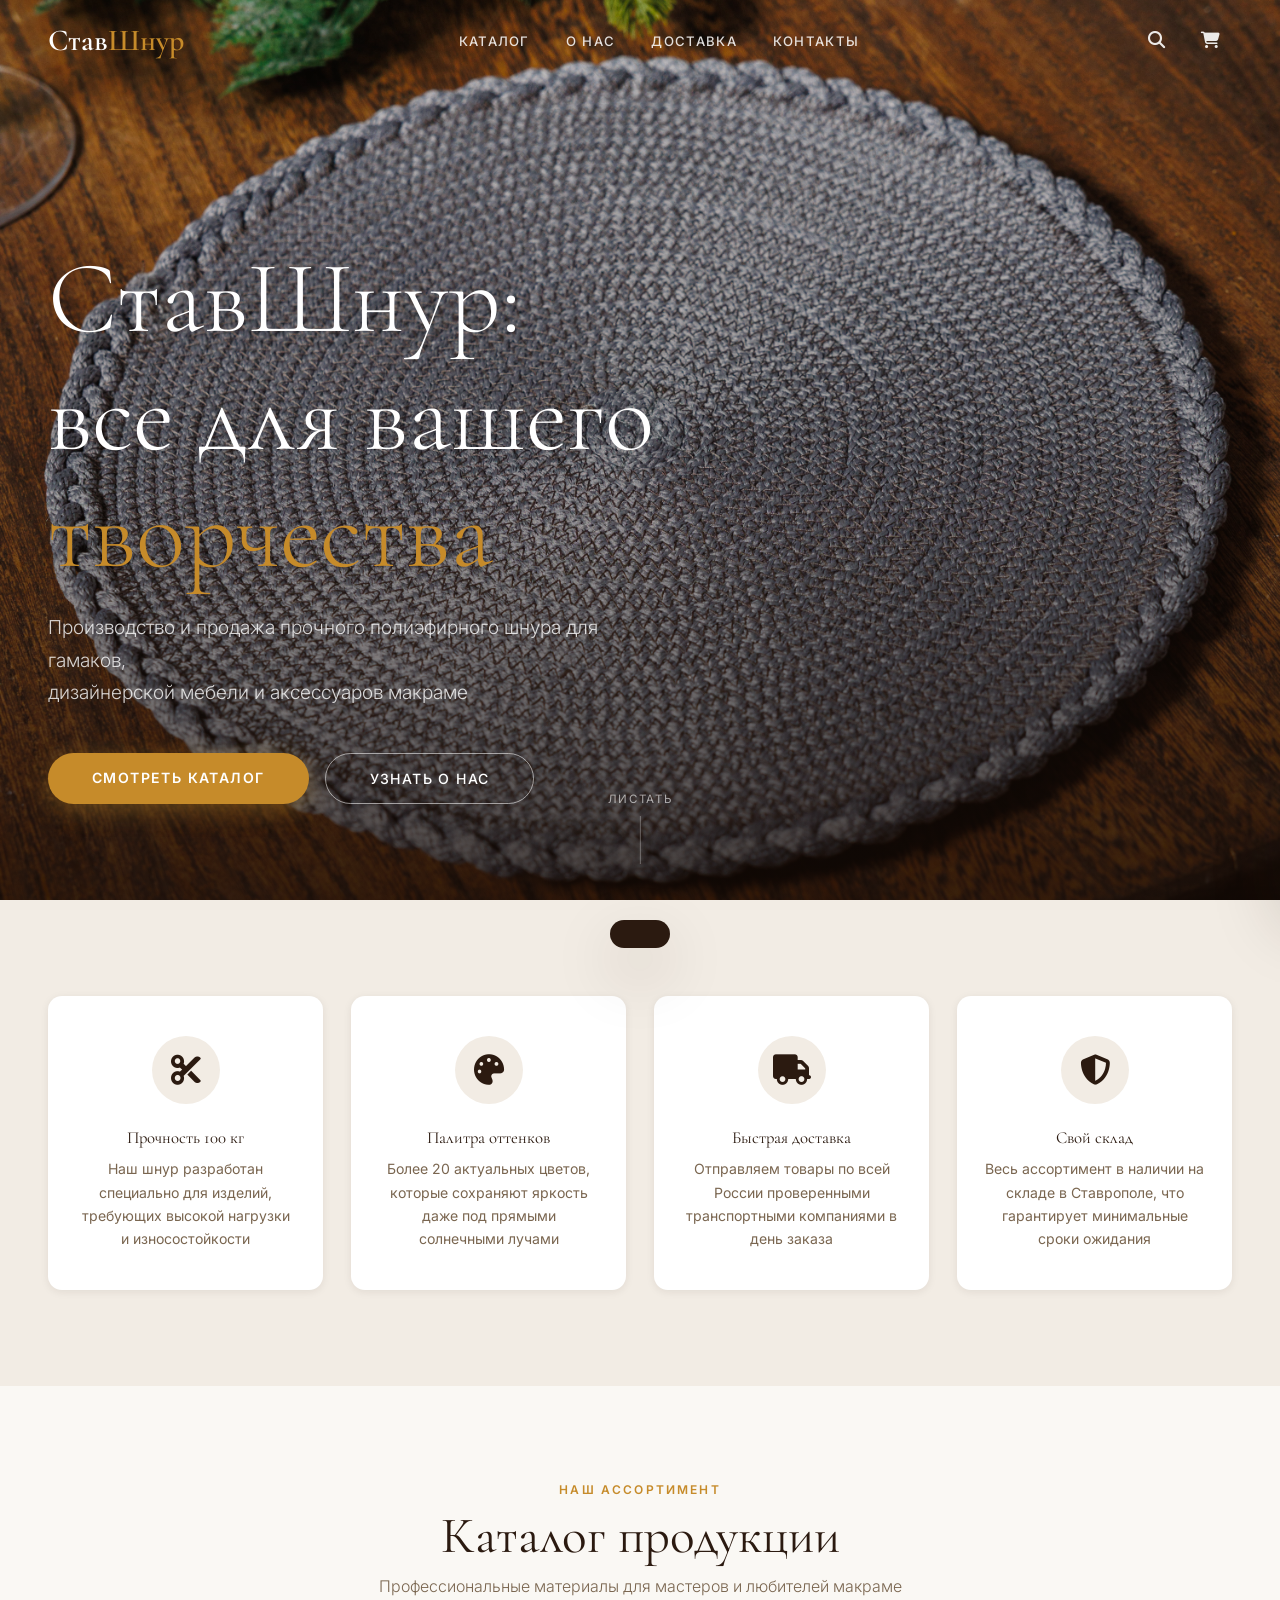
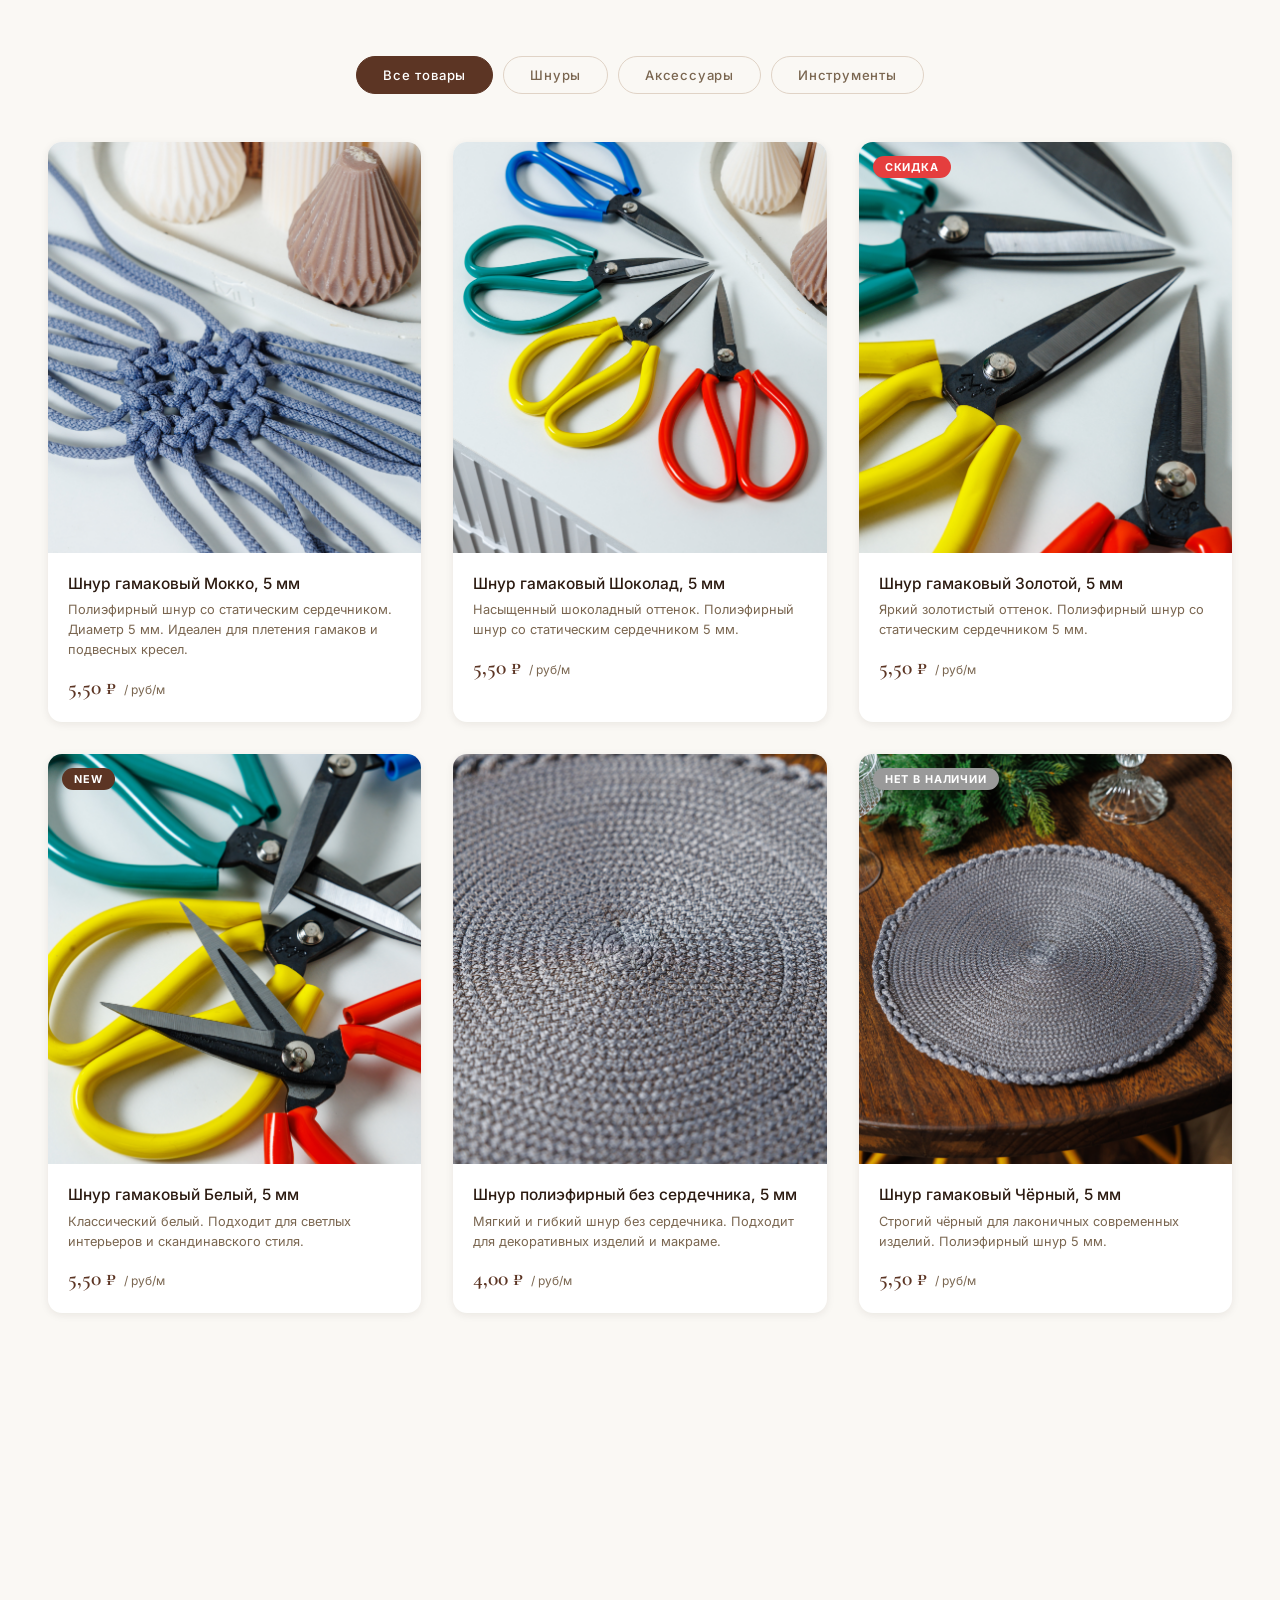
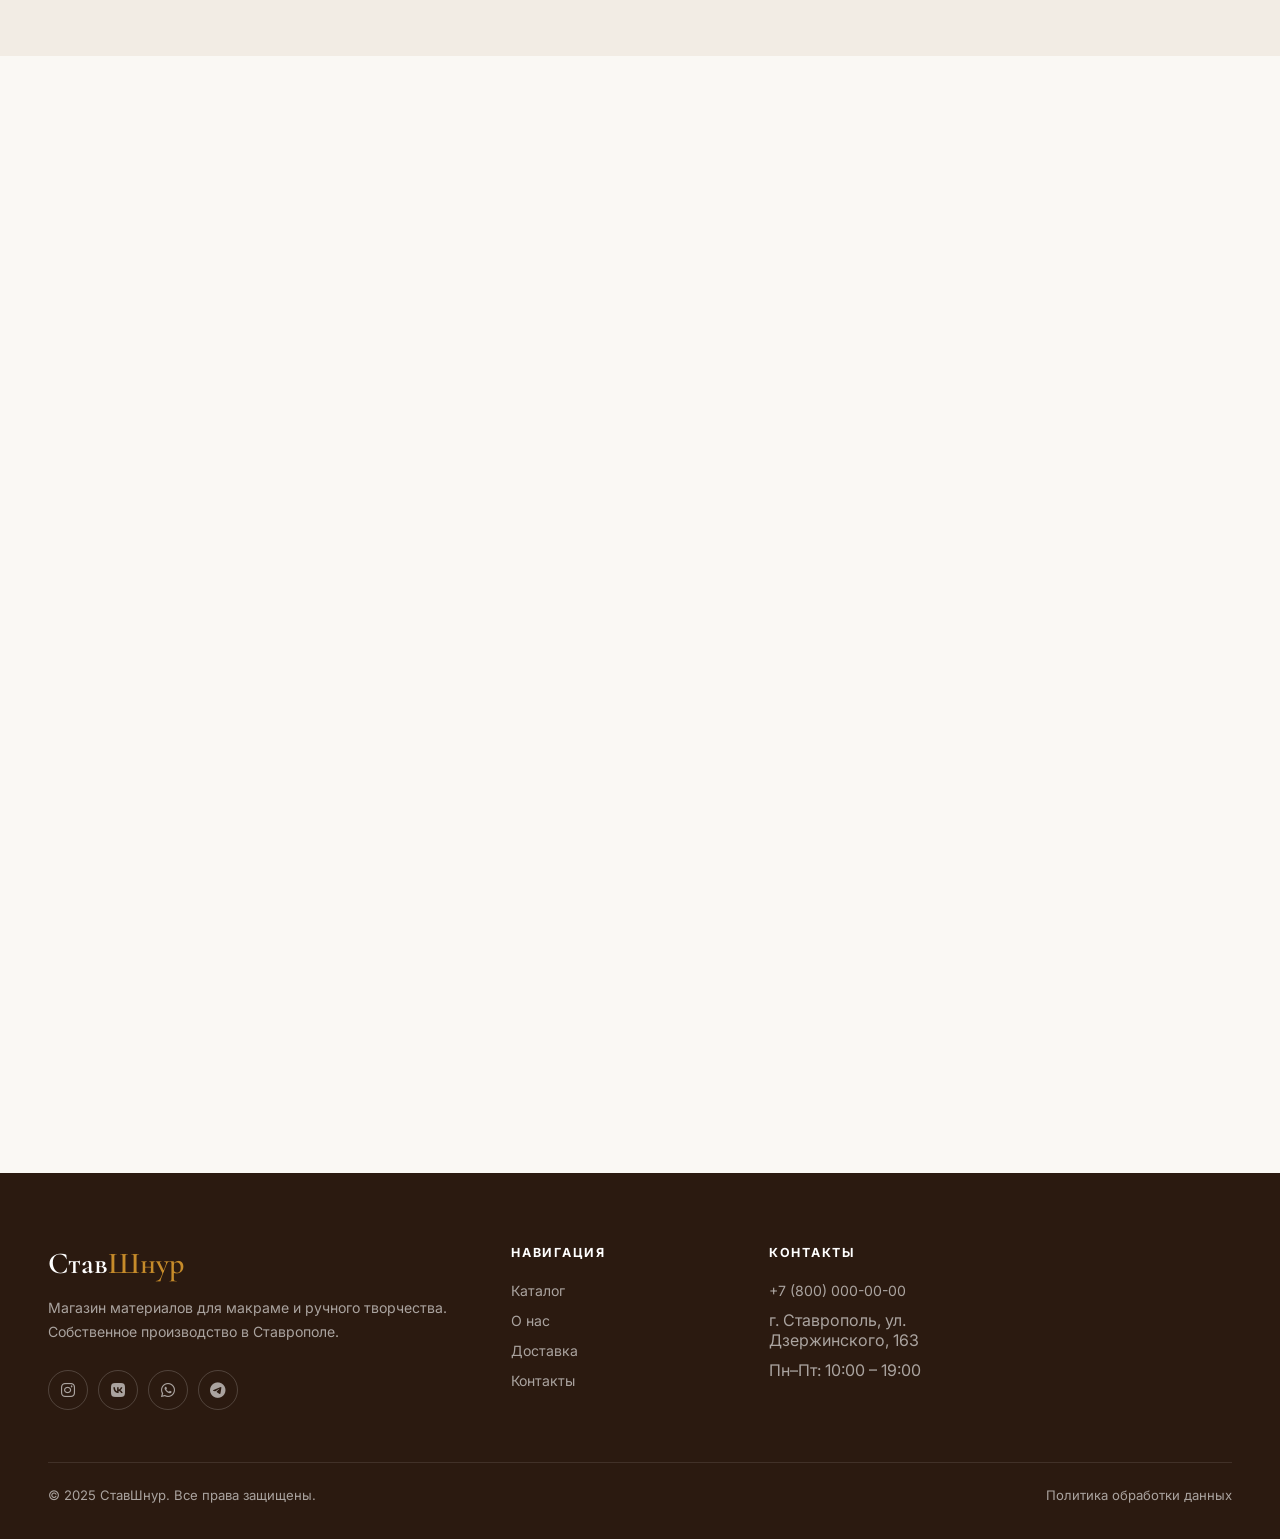
==== index.html @ e2164044 "first commit" ====
<!DOCTYPE html>
<html lang="ru">
<head>
  <meta charset="UTF-8">
  <meta name="viewport" content="width=device-width, initial-scale=1.0">
  <title>СтавШнур — Шнуры для плетения гамаков и подвесных кресел</title>

  <link rel="preconnect" href="https://fonts.googleapis.com">
  <link href="https://fonts.googleapis.com/css2?family=Cormorant+Garamond:ital,wght@0,300;0,400;0,600;1,300&family=Inter:wght@300;400;500;600&display=swap" rel="stylesheet">

  <link rel="stylesheet" href="css/style.css">

  <link rel="stylesheet" href="https://cdnjs.cloudflare.com/ajax/libs/font-awesome/6.4.0/css/all.min.css">
</head>
<body>

<nav id="nav">
  <div class="nav-in">
    <a href="#" class="logo">Став<em>Шнур</em></a>

    <ul class="nav-links">
      <li><a href="#catalog">Каталог</a></li>
      <li><a href="#about">О нас</a></li>
      <li><a href="#delivery">Доставка</a></li>
      <li><a href="#contacts">Контакты</a></li>
    </ul>

    <div class="nav-actions">
      <button class="nav-icon" id="searchBtn" title="Поиск" aria-label="Поиск">
        <i class="fa-solid fa-magnifying-glass"></i>
      </button>

      <div class="cart-wrap">
        <button class="nav-icon" id="cartBtn" title="Корзина" aria-label="Корзина">
          <i class="fa-solid fa-cart-shopping"></i>
        </button>
        <span class="cart-dot" id="cartDot">0</span>
      </div>

      <button class="burger" id="burgerBtn" aria-label="Меню">
        <span></span>
        <span></span>
        <span></span>
      </button>
    </div>
  </div>
</nav>

<div id="mob-menu">
  <a href="#catalog"  class="mob-link">Каталог</a>
  <a href="#about"    class="mob-link">О нас</a>
  <a href="#delivery" class="mob-link">Доставка</a>
  <a href="#contacts" class="mob-link">Контакты</a>
</div>

<div id="search-ov" role="dialog" aria-label="Поиск">
  <button class="srch-close-btn" id="searchClose" aria-label="Закрыть">
    <i class="fa-solid fa-xmark"></i>
  </button>
  <div class="srch-box">
    <h4>Поиск по каталогу</h4>
    <div class="srch-row">
      <input type="text" id="searchInput" placeholder="Шнур, кресло, ножницы…" autocomplete="off">
      <i class="fa-solid fa-magnifying-glass"></i>
    </div>
    <div id="srch-results"></div>
  </div>
</div>

<div id="cart-veil"></div>
<aside id="cart" role="dialog" aria-label="Корзина">
  <div class="cart-hd">
    <h3>Корзина</h3>
    <button class="cart-x" id="cartClose" aria-label="Закрыть">
      <i class="fa-solid fa-xmark"></i>
    </button>
  </div>

  <div class="cart-body" id="cartBody">
    <div class="cart-empty-msg" id="cartEmpty">
      <i class="fa-solid fa-cart-shopping" style="font-size: 48px; color: #ccc; margin-bottom: 15px;"></i>
      <p>Ваша корзина пуста</p>
    </div>
  </div>

  <div class="cart-ft">
    <div class="cart-total-row">
      <span>Итого:</span>
      <strong id="cartTotal">0 ₽</strong>
    </div>
    <button class="btn-order" onclick="handleOrder()">Оформить заказ</button>
  </div>
</aside>

<section id="hero">
  <div class="hero-bg"></div>
  <div class="hero-grad"></div>

  <div class="hero-content">
    <h1>СтавШнур:<br>все для вашего<br><em style="color:var(--c-accent);font-style:normal">творчества</em></h1>
    <p class="hero-sub">
      Производство и продажа прочного полиэфирного шнура для гамаков,<br>
      дизайнерской мебели и аксессуаров макраме
    </p>
    <div class="hero-btns">
      <a href="#catalog" class="btn-gold">Смотреть каталог</a>
      <a href="#about"   class="btn-ghost">Узнать о нас</a>
    </div>
  </div>

  <div class="scroll-hint">
    <span>Листать</span>
    <div class="scroll-line"></div>
  </div>
</section>

<section id="features">
  <div class="wrap">
    <div class="feat-grid">
      <div class="feat-card anim">
        <div class="feat-ico"><i class="fa-solid fa-scissors"></i></div>
        <h3>Прочность 100 кг</h3>
        <p>Наш шнур разработан специально для изделий, требующих высокой нагрузки и износостойкости</p>
      </div>
      <div class="feat-card anim anim-d1">
        <div class="feat-ico"><i class="fa-solid fa-palette"></i></div>
        <h3>Палитра оттенков</h3>
        <p>Более 20 актуальных цветов, которые сохраняют яркость даже под прямыми солнечными лучами</p>
      </div>
      <div class="feat-card anim anim-d2">
        <div class="feat-ico"><i class="fa-solid fa-truck"></i></div>
        <h3>Быстрая доставка</h3>
        <p>Отправляем товары по всей России проверенными транспортными компаниями в день заказа</p>
      </div>
      <div class="feat-card anim anim-d3">
        <div class="feat-ico"><i class="fa-solid fa-shield-halved"></i></div>
        <h3>Свой склад</h3>
        <p>Весь ассортимент в наличии на складе в Ставрополе, что гарантирует минимальные сроки ожидания</p>
      </div>
    </div>
  </div>
</section>

<section id="catalog">
  <div class="wrap">
    <div class="sec-head">
      <span class="label anim">Наш ассортимент</span>
      <h2 class="anim">Каталог продукции</h2>
      <p class="sec-sub anim">Профессиональные материалы для мастеров и любителей макраме</p>
    </div>
    <div class="filter-bar anim">
      <button class="f-btn active" data-filter="all">Все товары</button>
      <button class="f-btn" data-filter="cord">Шнуры</button>
      <button class="f-btn" data-filter="accessories">Аксессуары</button>
      <button class="f-btn" data-filter="tools">Инструменты</button>
    </div>
    <div class="prod-grid" id="prodGrid"></div>
  </div>
</section>

<section id="about">
  <div class="wrap">
    <div class="about-grid">
      <div class="about-photos anim">
        <div class="about-photo" style="aspect-ratio: 3/4">
          <img src="image/6N4A9038.jpg" alt="Производство шнуров" loading="lazy">
        </div>
        <div class="about-photo" style="aspect-ratio: 3/4">
          <img src="image/6N4A9039.jpg" alt="Склад СтавШнур" loading="lazy">
        </div>
      </div>
      <div class="about-text anim anim-d2">
        <span class="label">О проекте</span>
        <h2>СтавШнур — ваш надежный партнер</h2>
        <p>Мы прошли путь от небольшой мастерской до специализированного магазина материалов для плетения. Главная цель — дать мастерам шнур, который не растягивается и не линяет.</p>
        <p>Наш шнур диаметром 5 мм имеет статический сердечник, что критически важно для геометрии подвесных кресел и гамаков.</p>
        <div class="stats">
          <div>
            <div class="stat-num">20+</div>
            <div class="stat-lbl">вариантов цвета</div>
          </div>
          <div>
            <div class="stat-num">5 мм</div>
            <div class="stat-lbl">толщина шнура</div>
          </div>
          <div>
            <div class="stat-num">100%</div>
            <div class="stat-lbl">качество волокна</div>
          </div>
        </div>
      </div>
    </div>
  </div>
</section>

<section id="contacts">
  <div class="wrap">
    <div class="sec-head">
      <span class="label anim">На связи</span>
      <h2 class="anim">Контакты</h2>
      <p class="sec-sub anim">Ставрополь, ул. Дзержинского, 163</p>
    </div>

    <div class="contacts-grid">
      <div class="anim">
        <div class="c-item-row">
          <div class="c-ico"><i class="fa-solid fa-phone"></i></div>
          <div>
            <div class="c-lbl">Телефон</div>
            <div class="c-val"><a href="tel:+78000000000">+7 (800) 000-00-00</a></div>
          </div>
        </div>

        <div class="c-item-row">
          <div class="c-ico"><i class="fa-solid fa-envelope"></i></div>
          <div>
            <div class="c-lbl">Email</div>
            <div class="c-val"><a href="mailto:info@stavshnur.ru">info@stavshnur.ru</a></div>
          </div>
        </div>

        <div class="c-item-row">
          <div class="c-ico"><i class="fa-brands fa-instagram"></i></div>
          <div>
            <div class="c-lbl">Instagram</div>
            <div class="c-val"><a href="#">@stav_shnur</a></div>
          </div>
        </div>

        <div class="c-item-row">
          <div class="c-ico"><i class="fa-regular fa-clock"></i></div>
          <div>
            <div class="c-lbl">Режим работы</div>
            <div class="c-val">Пн–Пт: 10:00 – 19:00</div>
          </div>
        </div>

        <div class="cform">
          <h3>Напишите нам</h3>
          <div class="frow">
            <div class="fgrp">
              <label>Ваше имя</label>
              <input type="text" placeholder="Имя">
            </div>
            <div class="fgrp">
              <label>Контакт</label>
              <input type="text" placeholder="Телефон или почта">
            </div>
          </div>
          <div class="fgrp" style="margin-bottom: 22px">
            <label>Ваш вопрос</label>
            <textarea placeholder="Введите текст сообщения…"></textarea>
          </div>
          <button class="btn-send" onclick="submitForm(this)">Отправить</button>
        </div>
      </div>

      <div class="anim anim-d2">
        <div class="map-box">
          <div class="anim anim-d2">
  <div class="map-box">
    <div class="anim anim-d2">
  <div class="map-box">
    <iframe 
      src="https://www.openstreetmap.org/export/embed.html?bbox=41.9560%2C45.0410%2C41.9630%2C45.0460&amp;layer=mapnik&amp;marker=45.0436%2C41.9595" 
      allowfullscreen 
      loading="lazy" 
      title="Карта СтавШнур — ул. Дзержинского, 163">
    </iframe>
  </div>
</div>
  </div>
</div>
        </div>
      </div>
    </div>
  </div>
</section>

<footer>
  <div class="foot-grid">
    <div class="foot-brand">
      <span class="logo">Став<em>Шнур</em></span>
      <p>Магазин материалов для макраме и ручного творчества. Собственное производство в Ставрополе.</p>
      <div class="socials">
        <a href="#" class="soc-btn" title="Instagram"><i class="fa-brands fa-instagram"></i></a>
        <a href="#" class="soc-btn" title="ВКонтакте"><i class="fa-brands fa-vk"></i></a>
        <a href="#" class="soc-btn" title="WhatsApp"><i class="fa-brands fa-whatsapp"></i></a>
        <a href="#" class="soc-btn" title="Telegram"><i class="fa-brands fa-telegram"></i></a>
      </div>
    </div>

    <div class="foot-col">
      <h4>Навигация</h4>
      <ul>
        <li><a href="#catalog">Каталог</a></li>
        <li><a href="#about">О нас</a></li>
        <li><a href="#delivery">Доставка</a></li>
        <li><a href="#contacts">Контакты</a></li>
      </ul>
    </div>

    <div class="foot-col">
      <h4>Контакты</h4>
      <ul>
        <li><a href="tel:+78000000000">+7 (800) 000-00-00</a></li>
        <li>г. Ставрополь, ул. Дзержинского, 163</li>
        <li>Пн–Пт: 10:00 – 19:00</li>
      </ul>
    </div>
  </div>
  <div class="foot-bot">
    <span>© 2025 СтавШнур. Все права защищены.</span>
    <span>Политика обработки данных</span>
  </div>
</footer>

<div id="toast"></div>

<div id="qv" role="dialog" aria-modal="true">
  <div class="qv-bg" id="qvBg"></div>
  <div class="qv-box" id="qvBox"></div>
</div>

<script src="js/main.js"></script>

</body>
</html>
---- css/style.css ----
/* ================================================================
   style.css — стили сайта МакраМир
   Структура файла:
   1. CSS-переменные (цвета, тени, шрифты)
   2. Сброс стилей
   3. Анимации
   4. Шапка (навигация)
   5. Мобильное меню
   6. Поиск
   7. Корзина
   8. Главный экран (hero)
   9. Секция преимуществ
   10. Каталог товаров
   11. Быстрый просмотр товара
   12. О нас
   13. Галерея
   14. Промо-баннер
   15. Доставка
   16. Контакты + форма + карта
   17. Всплывающее уведомление (toast)
   18. Подвал (footer)
   19. Адаптивность (медиазапросы)
================================================================ */


/* ----------------------------------------------------------------
   1. CSS-ПЕРЕМЕННЫЕ
   Изменяя значения здесь — меняешь дизайн сразу везде.
---------------------------------------------------------------- */
:root {
  /* Цвета */
  --c-primary:   #5C3524;   /* основной тёмно-коричневый */
  --c-primary-l: #7B4F3B;   /* чуть светлее, для hover */
  --c-accent:    #C68B2A;   /* золотисто-янтарный акцент */
  --c-accent-l:  #E0A83C;   /* светлее, для hover кнопки */
  --c-bg:        #FAF8F4;   /* фон страницы (тёплый белый) */
  --c-bg-alt:    #F2ECE4;   /* альтернативный фон секций */
  --c-text:      #2B1A10;   /* основной цвет текста */
  --c-muted:     #7A6650;   /* приглушённый текст */
  --c-border:    #E0D3C6;   /* цвет границ и разделителей */
  --c-white:     #FFFFFF;

  /* Шрифты */
  --f-display: 'Cormorant Garamond', serif; /* для заголовков */
  --f-body:    'Inter', sans-serif;         /* для основного текста */

  /* Тени */
  --shadow-s: 0 2px 8px rgba(44, 26, 16, .08);
  --shadow-m: 0 8px 28px rgba(44, 26, 16, .13);
  --shadow-l: 0 24px 64px rgba(44, 26, 16, .18);

  /* Общие параметры */
  --t: all .3s cubic-bezier(.4, 0, .2, 1); /* плавный переход */
  --r: 14px;                                /* скругление углов */
}


/* ----------------------------------------------------------------
   2. СБРОС СТИЛЕЙ
   Убираем стандартные отступы и поля браузера.
---------------------------------------------------------------- */
*, *::before, *::after {
  box-sizing: border-box;
  margin: 0;
  padding: 0;
}
html { scroll-behavior: smooth; }
body {
  font-family: var(--f-body);
  background: var(--c-bg);
  color: var(--c-text);
  overflow-x: hidden;
}
img { display: block; max-width: 100%; }
a { text-decoration: none; color: inherit; }
button { cursor: pointer; border: none; background: none; font-family: inherit; }
ul { list-style: none; }

/* Стилизация полосы прокрутки */
::-webkit-scrollbar { width: 6px; }
::-webkit-scrollbar-track { background: var(--c-bg-alt); }
::-webkit-scrollbar-thumb { background: var(--c-border); border-radius: 3px; }
::-webkit-scrollbar-thumb:hover { background: var(--c-muted); }


/* ----------------------------------------------------------------
   3. АНИМАЦИИ
   @keyframes — описывают как именно происходит анимация.
   Классы .anim и .anim.on — для анимаций при прокрутке (через JS).
---------------------------------------------------------------- */
@keyframes fadeUp {
  from { opacity: 0; transform: translateY(40px); }
  to   { opacity: 1; transform: translateY(0); }
}
@keyframes fadeIn {
  from { opacity: 0; }
  to   { opacity: 1; }
}
@keyframes scrollDn {
  0%   { top: -100%; }
  100% { top: 100%; }
}
@keyframes marquee {
  from { transform: translateX(0); }
  to   { transform: translateX(-50%); }
}
@keyframes badge-pop {
  0%   { transform: scale(0); }
  80%  { transform: scale(1.2); }
  100% { transform: scale(1); }
}

/* Элементы скрыты по умолчанию, класс .on добавляется через JS */
.anim { opacity: 0; transform: translateY(32px); transition: opacity .7s ease, transform .7s ease; }
.anim.on { opacity: 1; transform: translateY(0); }
.anim-d1 { transition-delay: .1s; }
.anim-d2 { transition-delay: .2s; }
.anim-d3 { transition-delay: .3s; }
.anim-d4 { transition-delay: .4s; }


/* ----------------------------------------------------------------
   4. ШАПКА (НАВИГАЦИЯ)
   position:fixed — меню всегда поверх контента.
   При скролле JS добавляет класс .solid — появляется фон.
---------------------------------------------------------------- */
#nav {
  position: fixed;
  top: 0; left: 0; right: 0;
  z-index: 900;
  padding: 0 48px;
  transition: var(--t);
}
#nav.solid {
  background: rgba(250, 248, 244, .95);
  backdrop-filter: blur(20px);
  box-shadow: var(--shadow-s);
}
.nav-in {
  display: flex;
  align-items: center;
  justify-content: space-between;
  height: 80px;
  max-width: 1440px;
  margin: 0 auto;
}
.logo {
  font-family: var(--f-display);
  font-size: 1.9rem;
  font-weight: 600;
  color: var(--c-white);
  transition: color .3s;
}
#nav.solid .logo { color: var(--c-primary); }
.logo em { color: var(--c-accent); font-style: normal; }

.nav-links { display: flex; gap: 36px; }
.nav-links a {
  font-size: .82rem;
  font-weight: 500;
  letter-spacing: .1em;
  text-transform: uppercase;
  color: rgba(255, 255, 255, .85);
  position: relative;
  padding-bottom: 3px;
  transition: color .3s;
}
#nav.solid .nav-links a { color: var(--c-text); }

/* Подчёркивание при наведении — анимация через transform */
.nav-links a::after {
  content: '';
  position: absolute;
  bottom: 0; left: 0; right: 0;
  height: 1px;
  background: var(--c-accent);
  transform: scaleX(0);
  transform-origin: right;
  transition: transform .35s ease;
}
.nav-links a:hover::after { transform: scaleX(1); transform-origin: left; }

.nav-actions { display: flex; gap: 10px; align-items: center; }
.nav-icon {
  width: 44px; height: 44px;
  border-radius: 50%;
  display: flex; align-items: center; justify-content: center;
  color: rgba(255, 255, 255, .9);
  font-size: 1.05rem;
  transition: var(--t);
}
#nav.solid .nav-icon { color: var(--c-text); }
.nav-icon:hover { background: var(--c-bg-alt); color: var(--c-primary) !important; }

/* Счётчик товаров в корзине */
.cart-wrap { position: relative; }
.cart-dot {
  position: absolute;
  top: 6px; right: 6px;
  width: 16px; height: 16px;
  border-radius: 50%;
  background: var(--c-accent);
  color: #fff;
  font-size: .6rem; font-weight: 700;
  display: none;
  align-items: center; justify-content: center;
}
.cart-dot.show { display: flex; animation: badge-pop .3s ease; }

/* Кнопка-гамбургер (три полоски) — только на мобильных */
.burger {
  display: none;
  flex-direction: column;
  gap: 6px;
  padding: 10px;
  z-index: 10;
}
.burger span {
  display: block;
  width: 22px; height: 2px;
  background: rgba(255, 255, 255, .9);
  transition: var(--t);
  border-radius: 2px;
}
#nav.solid .burger span { background: var(--c-text); }
/* Анимация в крестик при открытии */
.burger.open span:nth-child(1) { transform: rotate(45deg) translate(5px, 6px); }
.burger.open span:nth-child(2) { opacity: 0; }
.burger.open span:nth-child(3) { transform: rotate(-45deg) translate(5px, -6px); }


/* ----------------------------------------------------------------
   5. МОБИЛЬНОЕ МЕНЮ
   Выезжает слева при нажатии на гамбургер.
---------------------------------------------------------------- */
#mob-menu {
  position: fixed; inset: 0;
  z-index: 800;
  background: var(--c-bg);
  display: flex; flex-direction: column; justify-content: center;
  padding: 40px;
  transform: translateX(-100%);
  transition: transform .45s cubic-bezier(.77, 0, .175, 1);
}
#mob-menu.open { transform: translateX(0); }
#mob-menu a {
  font-family: var(--f-display);
  font-size: clamp(2rem, 6vw, 3.5rem);
  font-weight: 300;
  padding: 14px 0;
  border-bottom: 1px solid var(--c-border);
  display: block;
  transition: color .3s;
}
#mob-menu a:hover { color: var(--c-accent); }


/* ----------------------------------------------------------------
   6. ПОИСК
   Поверх всей страницы. opacity:0 + pointer-events:none = скрыт.
   Класс .open делает его видимым и кликабельным.
---------------------------------------------------------------- */
#search-ov {
  position: fixed; inset: 0;
  z-index: 1100;
  background: rgba(250, 248, 244, .98);
  backdrop-filter: blur(24px);
  display: flex; align-items: center; justify-content: center;
  opacity: 0; pointer-events: none;
  transition: opacity .35s;
}
#search-ov.open { opacity: 1; pointer-events: all; }

.srch-box { width: min(720px, 92vw); }
.srch-box h4 {
  font-family: var(--f-display);
  font-size: 1rem; font-weight: 300;
  letter-spacing: .15em; text-transform: uppercase;
  color: var(--c-muted);
  margin-bottom: 28px; text-align: center;
}
.srch-row {
  display: flex; align-items: center;
  border-bottom: 2px solid var(--c-border);
  padding-bottom: 4px;
  transition: border-color .3s;
}
.srch-row:focus-within { border-color: var(--c-primary); }
.srch-row input {
  flex: 1; padding: 16px 12px;
  font-family: var(--f-display); font-size: 1.6rem;
  border: none; background: transparent;
  color: var(--c-text); outline: none;
}
.srch-row svg { flex-shrink: 0; opacity: .4; }
.srch-close-btn {
  position: fixed; top: 28px; right: 36px;
  font-size: 1.6rem; color: var(--c-muted);
  transition: color .3s; background: none; border: none; cursor: pointer;
}
.srch-close-btn:hover { color: var(--c-primary); }

#srch-results {
  display: grid;
  grid-template-columns: repeat(auto-fill, minmax(140px, 1fr));
  gap: 14px; margin-top: 36px;
}
.srch-card {
  background: white; border-radius: 10px;
  overflow: hidden; cursor: pointer;
  box-shadow: var(--shadow-s);
  transition: var(--t);
}
.srch-card:hover { transform: translateY(-4px); box-shadow: var(--shadow-m); }
.srch-card img { width: 100%; aspect-ratio: 1; object-fit: cover; }
.srch-card-body { padding: 10px 12px; }
.srch-card-name { font-size: .8rem; font-weight: 500; margin-bottom: 3px; line-height: 1.3; }
.srch-card-price { font-size: .78rem; color: var(--c-accent); font-weight: 600; }
.srch-empty { text-align: center; color: var(--c-muted); padding: 32px 0; font-size: 1.05rem; }


/* ----------------------------------------------------------------
   7. КОРЗИНА (боковая панель)
   Выезжает справа. Логика открытия/закрытия — в main.js.
---------------------------------------------------------------- */
#cart-veil {
  position: fixed; inset: 0;
  z-index: 1050;
  background: rgba(0, 0, 0, .45);
  opacity: 0; pointer-events: none;
  transition: opacity .35s;
}
#cart-veil.open { opacity: 1; pointer-events: all; }

#cart {
  position: fixed; right: 0; top: 0; bottom: 0;
  width: min(460px, 100vw);
  z-index: 1100;
  background: var(--c-white);
  display: flex; flex-direction: column;
  transform: translateX(100%);
  transition: transform .42s cubic-bezier(.4, 0, .2, 1);
  box-shadow: var(--shadow-l);
}
#cart.open { transform: translateX(0); }

.cart-hd {
  padding: 28px 32px;
  border-bottom: 1px solid var(--c-border);
  display: flex; justify-content: space-between; align-items: center;
}
.cart-hd h3 { font-size: 1.4rem; }
.cart-x { font-size: 1.4rem; color: var(--c-muted); transition: color .3s; }
.cart-x:hover { color: var(--c-primary); }

.cart-body { flex: 1; overflow-y: auto; padding: 20px 32px; }
.cart-empty-msg { text-align: center; padding: 70px 20px; color: var(--c-muted); }
.cart-empty-msg svg { margin: 0 auto 20px; }
.cart-empty-msg p { font-family: var(--f-display); font-size: 1.15rem; }

.c-item {
  display: flex; gap: 16px;
  padding: 18px 0;
  border-bottom: 1px solid var(--c-border);
  align-items: flex-start;
}
.c-item-img { width: 76px; height: 76px; border-radius: 10px; object-fit: cover; flex-shrink: 0; }
.c-item-info { flex: 1; min-width: 0; }
.c-item-name { font-size: .88rem; font-weight: 500; line-height: 1.35; margin-bottom: 4px; }
.c-item-price { font-size: .82rem; color: var(--c-muted); }
.c-item-qty { display: flex; align-items: center; gap: 12px; margin-top: 10px; }
.q-btn {
  width: 28px; height: 28px; border-radius: 50%;
  border: 1px solid var(--c-border);
  display: flex; align-items: center; justify-content: center;
  font-size: 1rem; transition: var(--t);
}
.q-btn:hover { background: var(--c-bg-alt); border-color: var(--c-primary); }
.q-val { font-size: .88rem; font-weight: 600; min-width: 20px; text-align: center; }
.c-item-del { color: var(--c-muted); font-size: 1.1rem; flex-shrink: 0; transition: color .3s; align-self: flex-start; }
.c-item-del:hover { color: #e53e3e; }

.cart-ft { padding: 20px 32px; border-top: 1px solid var(--c-border); }
.cart-total-row {
  display: flex; justify-content: space-between; align-items: center;
  margin-bottom: 18px;
}
.cart-total-row span { font-family: var(--f-display); font-size: 1.1rem; }
.cart-total-row strong { font-size: 1.5rem; color: var(--c-primary); }
.btn-order {
  width: 100%; padding: 17px;
  background: var(--c-primary); color: white;
  border-radius: 50px; font-size: .88rem;
  font-weight: 600; letter-spacing: .1em; text-transform: uppercase;
  transition: var(--t);
}
.btn-order:hover { background: var(--c-primary-l); transform: translateY(-2px); box-shadow: var(--shadow-m); }


/* ----------------------------------------------------------------
   8. ГЛАВНЫЙ ЭКРАН (HERO)
   100vh = высота окна браузера. Фото масштабируется при загрузке.
---------------------------------------------------------------- */
#hero {
  position: relative;
  height: 100vh; min-height: 620px;
  overflow: hidden;
  display: flex; align-items: flex-end;
}
.hero-bg {
  position: absolute; inset: 0;
  /* Градиент как запасной вариант, если фото не загрузится */
  background: linear-gradient(135deg, #3D2317 0%, #6B4228 60%, #C68B2A 100%);
  background-image: url('../image/6N4A9030.jpg');
  background-size: cover; background-position: center;
  transform: scale(1.06);
  transition: transform 10s ease;
}
/* При загрузке страницы JS добавляет класс .go — фото плавно масштабируется */
#hero.go .hero-bg { transform: scale(1); }

.hero-grad {
  position: absolute; inset: 0;
  background: linear-gradient(to top,
    rgba(20, 10, 5, .75) 0%,
    rgba(20, 10, 5, .35) 40%,
    rgba(20, 10, 5, .1)  100%
  );
}
.hero-content {
  position: relative; z-index: 2;
  width: 100%; max-width: 1440px; margin: 0 auto;
  padding: 0 48px 96px;
}
.hero-content h1 {
  color: white;
  text-shadow: 0 2px 24px rgba(0, 0, 0, .25);
  opacity: 0;
  animation: fadeUp 1.1s .2s forwards;
}
.hero-sub {
  color: rgba(255, 255, 255, .8);
  font-size: clamp(.95rem, 2vw, 1.2rem); font-weight: 300;
  margin: 18px 0 44px; max-width: 560px; line-height: 1.7;
  opacity: 0;
  animation: fadeUp 1.1s .45s forwards;
}
.hero-btns {
  display: flex; gap: 16px; flex-wrap: wrap;
  opacity: 0;
  animation: fadeUp 1.1s .65s forwards;
}

/* Кнопки на главном экране */
.btn-gold {
  padding: 16px 44px; border-radius: 50px;
  background: var(--c-accent); color: white;
  font-weight: 600; font-size: .88rem;
  letter-spacing: .1em; text-transform: uppercase;
  transition: var(--t);
  box-shadow: 0 6px 24px rgba(198, 139, 42, .4);
}
.btn-gold:hover { background: var(--c-accent-l); transform: translateY(-3px); box-shadow: 0 10px 32px rgba(198, 139, 42, .5); }
.btn-ghost {
  padding: 16px 44px; border-radius: 50px;
  border: 1px solid rgba(255, 255, 255, .55); color: white;
  font-weight: 500; font-size: .88rem;
  letter-spacing: .1em; text-transform: uppercase;
  transition: var(--t);
}
.btn-ghost:hover { background: rgba(255, 255, 255, .12); border-color: white; }

/* Индикатор прокрутки */
.scroll-hint {
  position: absolute; bottom: 36px; left: 50%; transform: translateX(-50%);
  display: flex; flex-direction: column; align-items: center; gap: 10px;
  color: rgba(255, 255, 255, .6); font-size: .72rem;
  letter-spacing: .14em; text-transform: uppercase;
  opacity: 0;
  animation: fadeIn 1s 1.4s forwards;
}
.scroll-line { width: 1px; height: 48px; background: rgba(255, 255, 255, .3); position: relative; overflow: hidden; }
.scroll-line::after {
  content: '';
  position: absolute; top: -100%; left: 0; right: 0;
  height: 100%; background: rgba(255, 255, 255, .8);
  animation: scrollDn 2.2s ease infinite;
}


/* ----------------------------------------------------------------
   9. ОБЩИЕ СТИЛИ СЕКЦИЙ
---------------------------------------------------------------- */
.wrap { max-width: 1440px; margin: 0 auto; padding: 96px 48px; }
.sec-head { text-align: center; margin-bottom: 60px; }
.sec-head .label { justify-content: center; display: flex; }
.sec-sub { color: var(--c-muted); font-size: 1rem; font-weight: 300; margin-top: 10px; }

/* Метка над заголовком ("Наши товары", "Наша история" и т.д.) */
.label {
  display: block;
  font-size: .75rem; letter-spacing: .18em; text-transform: uppercase;
  color: var(--c-accent); font-weight: 600; margin-bottom: 10px;
}

/* Заголовки */
h1, h2, h3 { font-family: var(--f-display); line-height: 1.15; }
h1 { font-size: clamp(3rem, 8vw, 7rem); font-weight: 300; }
h2 { font-size: clamp(1.8rem, 4vw, 3.2rem); font-weight: 400; }
h3 { font-size: 1.3rem; font-weight: 400; }


/* ----------------------------------------------------------------
   10. СЕКЦИЯ ПРЕИМУЩЕСТВ
---------------------------------------------------------------- */
#features { background: var(--c-bg-alt); }
.feat-grid {
  display: grid;
  grid-template-columns: repeat(auto-fit, minmax(220px, 1fr));
  gap: 28px;
}
.feat-card {
  background: white; border-radius: var(--r);
  padding: 40px 28px; text-align: center;
  box-shadow: var(--shadow-s);
  transition: var(--t);
}
.feat-card:hover { transform: translateY(-10px); box-shadow: var(--shadow-m); }
.feat-ico {
  width: 68px; height: 68px; border-radius: 50%;
  margin: 0 auto 24px;
  background: var(--c-bg-alt);
  display: flex; align-items: center; justify-content: center;
  font-size: 1.9rem; transition: var(--t);
}
.feat-card:hover .feat-ico { background: var(--c-primary); transform: scale(1.1); }
.feat-card h3 { font-size: 1.05rem; margin-bottom: 10px; }
.feat-card p { font-size: .88rem; color: var(--c-muted); line-height: 1.65; }


/* ----------------------------------------------------------------
   11. КАТАЛОГ ТОВАРОВ
---------------------------------------------------------------- */
/* Кнопки фильтра */
.filter-bar {
  display: flex; gap: 10px; flex-wrap: wrap;
  justify-content: center; margin-bottom: 48px;
}
.f-btn {
  padding: 10px 26px; border-radius: 50px;
  border: 1px solid var(--c-border);
  font-size: .82rem; font-weight: 500; letter-spacing: .06em;
  color: var(--c-muted); transition: var(--t);
}
.f-btn:hover { border-color: var(--c-primary); color: var(--c-primary); }
.f-btn.active { background: var(--c-primary); color: white; border-color: var(--c-primary); }

/* Сетка карточек товаров */
.prod-grid {
  display: grid;
  grid-template-columns: repeat(auto-fill, minmax(285px, 1fr));
  gap: 32px;
}

/* Карточка товара */
.p-card {
  background: white; border-radius: var(--r);
  overflow: hidden; box-shadow: var(--shadow-s);
  transition: transform .35s ease, box-shadow .35s ease;
}
.p-card:hover { transform: translateY(-10px); box-shadow: var(--shadow-m); }

/* Блок с фотографией — при наведении меняется на второе фото */
.p-img-wrap { position: relative; overflow: hidden; aspect-ratio: 4 / 4.4; }
.p-img-main, .p-img-hover {
  position: absolute; inset: 0;
  width: 100%; height: 100%;
  object-fit: cover;
  transition: opacity .55s ease, transform .55s ease;
}
.p-img-hover { opacity: 0; }
.p-card:hover .p-img-main  { opacity: 0; transform: scale(1.06); }
.p-card:hover .p-img-hover { opacity: 1; transform: scale(1.06); }

/* Бейдж (NEW, СКИДКА, Нет в наличии) */
.p-badge {
  position: absolute; top: 14px; left: 14px; z-index: 2;
  padding: 4px 12px; border-radius: 20px;
  font-size: .68rem; font-weight: 700; letter-spacing: .08em; text-transform: uppercase;
}
.badge-new  { background: var(--c-primary); color: white; }
.badge-sale { background: #e53e3e; color: white; }
.badge-out  { background: #999; color: white; }

/* Кнопки появляются при наведении на карточку */
.p-actions {
  position: absolute; bottom: 0; left: 0; right: 0;
  padding: 16px 16px 20px;
  background: linear-gradient(to top, rgba(0, 0, 0, .6) 0%, transparent 100%);
  display: flex; gap: 8px;
  transform: translateY(100%);
  transition: transform .38s ease;
}
.p-card:hover .p-actions { transform: translateY(0); }

.btn-cart {
  flex: 1; padding: 12px 16px;
  background: white; color: var(--c-primary);
  border-radius: 10px; font-size: .82rem; font-weight: 600;
  letter-spacing: .06em; text-transform: uppercase;
  transition: var(--t);
}
.btn-cart:hover { background: var(--c-primary); color: white; }
.btn-cart:disabled { opacity: .5; cursor: not-allowed; }
.btn-eye {
  width: 44px; height: 44px; background: white; border-radius: 10px;
  display: flex; align-items: center; justify-content: center;
  font-size: 1.1rem; transition: var(--t); flex-shrink: 0;
}
.btn-eye:hover { background: var(--c-bg-alt); }

/* Текст под фотографией */
.p-body { padding: 20px 20px 22px; }
.p-name { font-size: .97rem; font-weight: 500; margin-bottom: 6px; line-height: 1.38; }
.p-desc { font-size: .8rem; color: var(--c-muted); line-height: 1.55; margin-bottom: 14px; }
.p-price-row { display: flex; align-items: baseline; gap: 8px; }
.p-price { font-family: var(--f-display); font-size: 1.35rem; color: var(--c-primary); font-weight: 600; }
.p-price-old { font-size: .88rem; color: var(--c-muted); text-decoration: line-through; }
.p-unit { font-size: .75rem; color: var(--c-muted); }


/* ----------------------------------------------------------------
   12. БЫСТРЫЙ ПРОСМОТР ТОВАРА (модальное окно)
---------------------------------------------------------------- */
#qv {
  position: fixed; inset: 0; z-index: 2000;
  display: flex; align-items: center; justify-content: center;
  opacity: 0; pointer-events: none; transition: opacity .3s;
  padding: 20px;
}
#qv.open { opacity: 1; pointer-events: all; }
.qv-bg { position: absolute; inset: 0; background: rgba(0, 0, 0, .6); }
.qv-box {
  position: relative; z-index: 1;
  background: white; border-radius: 20px;
  width: min(900px, 100%); max-height: 90vh; overflow-y: auto;
  display: grid; grid-template-columns: 1fr 1fr;
  box-shadow: var(--shadow-l);
}
.qv-img { aspect-ratio: 1; object-fit: cover; border-radius: 20px 0 0 20px; }
.qv-info { padding: 48px 44px; }
.qv-name { font-size: 1.7rem; margin-bottom: 14px; }
.qv-desc { color: var(--c-muted); line-height: 1.75; font-size: .95rem; margin-bottom: 28px; }
.qv-price { font-family: var(--f-display); font-size: 2.2rem; color: var(--c-primary); margin-bottom: 32px; }
.qv-close {
  position: absolute; top: 18px; right: 18px;
  width: 38px; height: 38px; border-radius: 50%;
  background: var(--c-bg-alt); font-size: 1.1rem;
  display: flex; align-items: center; justify-content: center;
  transition: var(--t); z-index: 2;
}
.qv-close:hover { background: var(--c-border); }
.qv-specs {
  margin-top: 28px; padding-top: 22px;
  border-top: 1px solid var(--c-border);
  font-size: .85rem; color: var(--c-muted); line-height: 2;
}


/* ----------------------------------------------------------------
   13. СЕКЦИЯ «О НАС»
---------------------------------------------------------------- */
#about { background: var(--c-bg-alt); }
.about-grid {
  display: grid; grid-template-columns: 1fr 1fr;
  gap: 80px; align-items: center;
}
.about-photos { display: grid; grid-template-columns: 1fr 1fr; gap: 16px; }
.about-photo { border-radius: var(--r); overflow: hidden; }
.about-photo:first-child { margin-top: 48px; }
.about-photo img { width: 100%; height: 100%; object-fit: cover; transition: transform .5s ease; }
.about-photo:hover img { transform: scale(1.05); }
.about-text .label { text-align: left; display: block; }
.about-text h2 { margin-bottom: 22px; }
.about-text p { color: var(--c-muted); line-height: 1.82; font-size: .97rem; margin-bottom: 14px; }
.stats { display: flex; gap: 40px; margin-top: 40px; flex-wrap: wrap; }
.stat-num { font-family: var(--f-display); font-size: 3.2rem; color: var(--c-primary); font-weight: 300; line-height: 1; }
.stat-lbl { font-size: .78rem; color: var(--c-muted); letter-spacing: .06em; margin-top: 4px; }


/* ----------------------------------------------------------------
   14. ГАЛЕРЕЯ (автопрокрутка)
   Два одинаковых набора изображений — бесконечная прокрутка.
---------------------------------------------------------------- */
#gallery { overflow: hidden; padding: 32px 0; background: var(--c-bg); }
.gallery-strip { display: flex; gap: 14px; animation: marquee 40s linear infinite; width: max-content; }
#gallery:hover .gallery-strip { animation-play-state: paused; }
.g-item { width: 270px; height: 270px; border-radius: var(--r); overflow: hidden; flex-shrink: 0; }
.g-item img { width: 100%; height: 100%; object-fit: cover; transition: transform .5s; display: block; }
.g-item:hover img { transform: scale(1.1); }


/* ----------------------------------------------------------------
   15. ПРОМО-БАННЕР
---------------------------------------------------------------- */
#promo { background: var(--c-primary); padding: 96px 48px; text-align: center; }
.promo-in { max-width: 680px; margin: 0 auto; }
#promo .label { color: var(--c-accent); }
#promo h2 { color: white; margin-bottom: 18px; }
#promo p { color: rgba(255, 255, 255, .72); font-size: 1rem; line-height: 1.78; margin-bottom: 42px; }
.btn-light {
  padding: 16px 52px; border-radius: 50px;
  background: white; color: var(--c-primary);
  font-weight: 600; font-size: .88rem;
  letter-spacing: .1em; text-transform: uppercase;
  transition: var(--t);
  box-shadow: 0 6px 24px rgba(0, 0, 0, .18);
}
.btn-light:hover { transform: translateY(-3px); box-shadow: 0 12px 36px rgba(0, 0, 0, .24); }


/* ----------------------------------------------------------------
   16. ДОСТАВКА
---------------------------------------------------------------- */
#delivery { background: var(--c-bg-alt); }


/* ----------------------------------------------------------------
   17. КОНТАКТЫ
---------------------------------------------------------------- */
.contacts-grid {
  display: grid; grid-template-columns: 1fr 1.6fr;
  gap: 64px; align-items: start;
}
.c-item-row {
  display: flex; gap: 18px; align-items: flex-start;
  padding: 22px 0; border-bottom: 1px solid var(--c-border);
}
.c-ico {
  width: 48px; height: 48px; border-radius: 12px;
  background: var(--c-bg-alt);
  display: flex; align-items: center; justify-content: center;
  font-size: 1.25rem; flex-shrink: 0; transition: var(--t);
}
.c-item-row:hover .c-ico { background: var(--c-primary); }
.c-lbl { font-size: .72rem; letter-spacing: .1em; text-transform: uppercase; color: var(--c-muted); margin-bottom: 3px; }
.c-val { font-size: .97rem; font-weight: 500; }
.c-val a { transition: color .3s; }
.c-val a:hover { color: var(--c-primary); }

/* Форма обратной связи */
.cform { margin-top: 36px; }
.cform h3 { font-size: 1.4rem; margin-bottom: 24px; }
.frow { display: grid; grid-template-columns: 1fr 1fr; gap: 14px; margin-bottom: 14px; }
.fgrp { display: flex; flex-direction: column; gap: 7px; }
.fgrp label { font-size: .75rem; font-weight: 600; letter-spacing: .08em; text-transform: uppercase; color: var(--c-muted); }
.fgrp input, .fgrp textarea {
  padding: 14px 16px;
  border: 1px solid var(--c-border);
  border-radius: 10px;
  font-family: var(--f-body); font-size: .93rem;
  background: white; color: var(--c-text); outline: none;
  transition: border-color .3s;
}
.fgrp input:focus, .fgrp textarea:focus { border-color: var(--c-primary); }
.fgrp textarea { resize: vertical; min-height: 118px; }
.btn-send {
  padding: 15px 48px; border-radius: 50px;
  background: var(--c-primary); color: white;
  font-size: .88rem; font-weight: 600;
  letter-spacing: .1em; text-transform: uppercase;
  transition: var(--t);
}
.btn-send:hover { background: var(--c-primary-l); transform: translateY(-2px); box-shadow: var(--shadow-m); }

/* Карта */
.map-box { border-radius: var(--r); overflow: hidden; box-shadow: var(--shadow-m); height: 420px; }
.map-box iframe { width: 100%; height: 100%; border: none; display: block; }


/* ----------------------------------------------------------------
   18. ВСПЛЫВАЮЩЕЕ УВЕДОМЛЕНИЕ (TOAST)
   Появляется снизу при добавлении товара в корзину.
---------------------------------------------------------------- */
#toast {
  position: fixed; bottom: 32px; left: 50%;
  transform: translateX(-50%) translateY(80px);
  background: var(--c-text); color: white;
  padding: 14px 30px; border-radius: 50px;
  font-size: .88rem; z-index: 5000;
  box-shadow: var(--shadow-l);
  transition: transform .4s cubic-bezier(.4, 0, .2, 1);
  pointer-events: none; white-space: nowrap;
}
#toast.show { transform: translateX(-50%) translateY(0); }


/* ----------------------------------------------------------------
   19. ПОДВАЛ (FOOTER)
---------------------------------------------------------------- */
footer {
  background: var(--c-text);
  color: rgba(255, 255, 255, .6);
  padding: 72px 48px 36px;
}
.foot-grid {
  display: grid; grid-template-columns: 2fr 1fr 1fr 1fr;
  gap: 52px; max-width: 1440px; margin: 0 auto;
}
.foot-brand .logo { color: white; display: block; margin-bottom: 14px; }
.foot-brand p { font-size: .88rem; line-height: 1.72; margin-bottom: 26px; }
.socials { display: flex; gap: 10px; }
.soc-btn {
  width: 40px; height: 40px; border-radius: 50%;
  border: 1px solid rgba(255, 255, 255, .18);
  display: flex; align-items: center; justify-content: center;
  font-size: 1rem; transition: var(--t);
}
.soc-btn:hover { background: var(--c-accent); border-color: var(--c-accent); color: white; }
.foot-col h4 { color: white; font-size: .78rem; letter-spacing: .14em; text-transform: uppercase; margin-bottom: 20px; }
.foot-col li + li { margin-top: 10px; }
.foot-col a { font-size: .88rem; transition: color .3s; }
.foot-col a:hover { color: white; }
.foot-bot {
  max-width: 1440px; margin: 52px auto 0;
  padding-top: 24px;
  border-top: 1px solid rgba(255, 255, 255, .1);
  display: flex; justify-content: space-between;
  font-size: .82rem;
}


/* ----------------------------------------------------------------
   20. АДАПТИВНОСТЬ (МЕДИАЗАПРОСЫ)
   @media — правила для экранов определённой ширины.
   Сначала делаем для широких экранов, потом корректируем.
---------------------------------------------------------------- */
@media (max-width: 1100px) {
  .about-grid    { grid-template-columns: 1fr; }
  .contacts-grid { grid-template-columns: 1fr; }
  .foot-grid     { grid-template-columns: 1fr 1fr; }
}

@media (max-width: 768px) {
  #nav           { padding: 0 20px; }
  .nav-links     { display: none; }        /* скрываем ссылки, показываем бургер */
  .burger        { display: flex; }
  .hero-content  { padding: 0 24px 72px; }
  .wrap          { padding: 72px 24px; }
  .prod-grid     { grid-template-columns: repeat(auto-fill, minmax(240px, 1fr)); }
  .qv-box        { grid-template-columns: 1fr; }
  .qv-img        { border-radius: 20px 20px 0 0; }
  .frow          { grid-template-columns: 1fr; }
  .foot-grid     { grid-template-columns: 1fr; }
  .foot-bot      { flex-direction: column; gap: 12px; text-align: center; }
}

@media (max-width: 480px) {
  .hero-btns               { flex-direction: column; }
  .btn-gold, .btn-ghost    { text-align: center; }
}
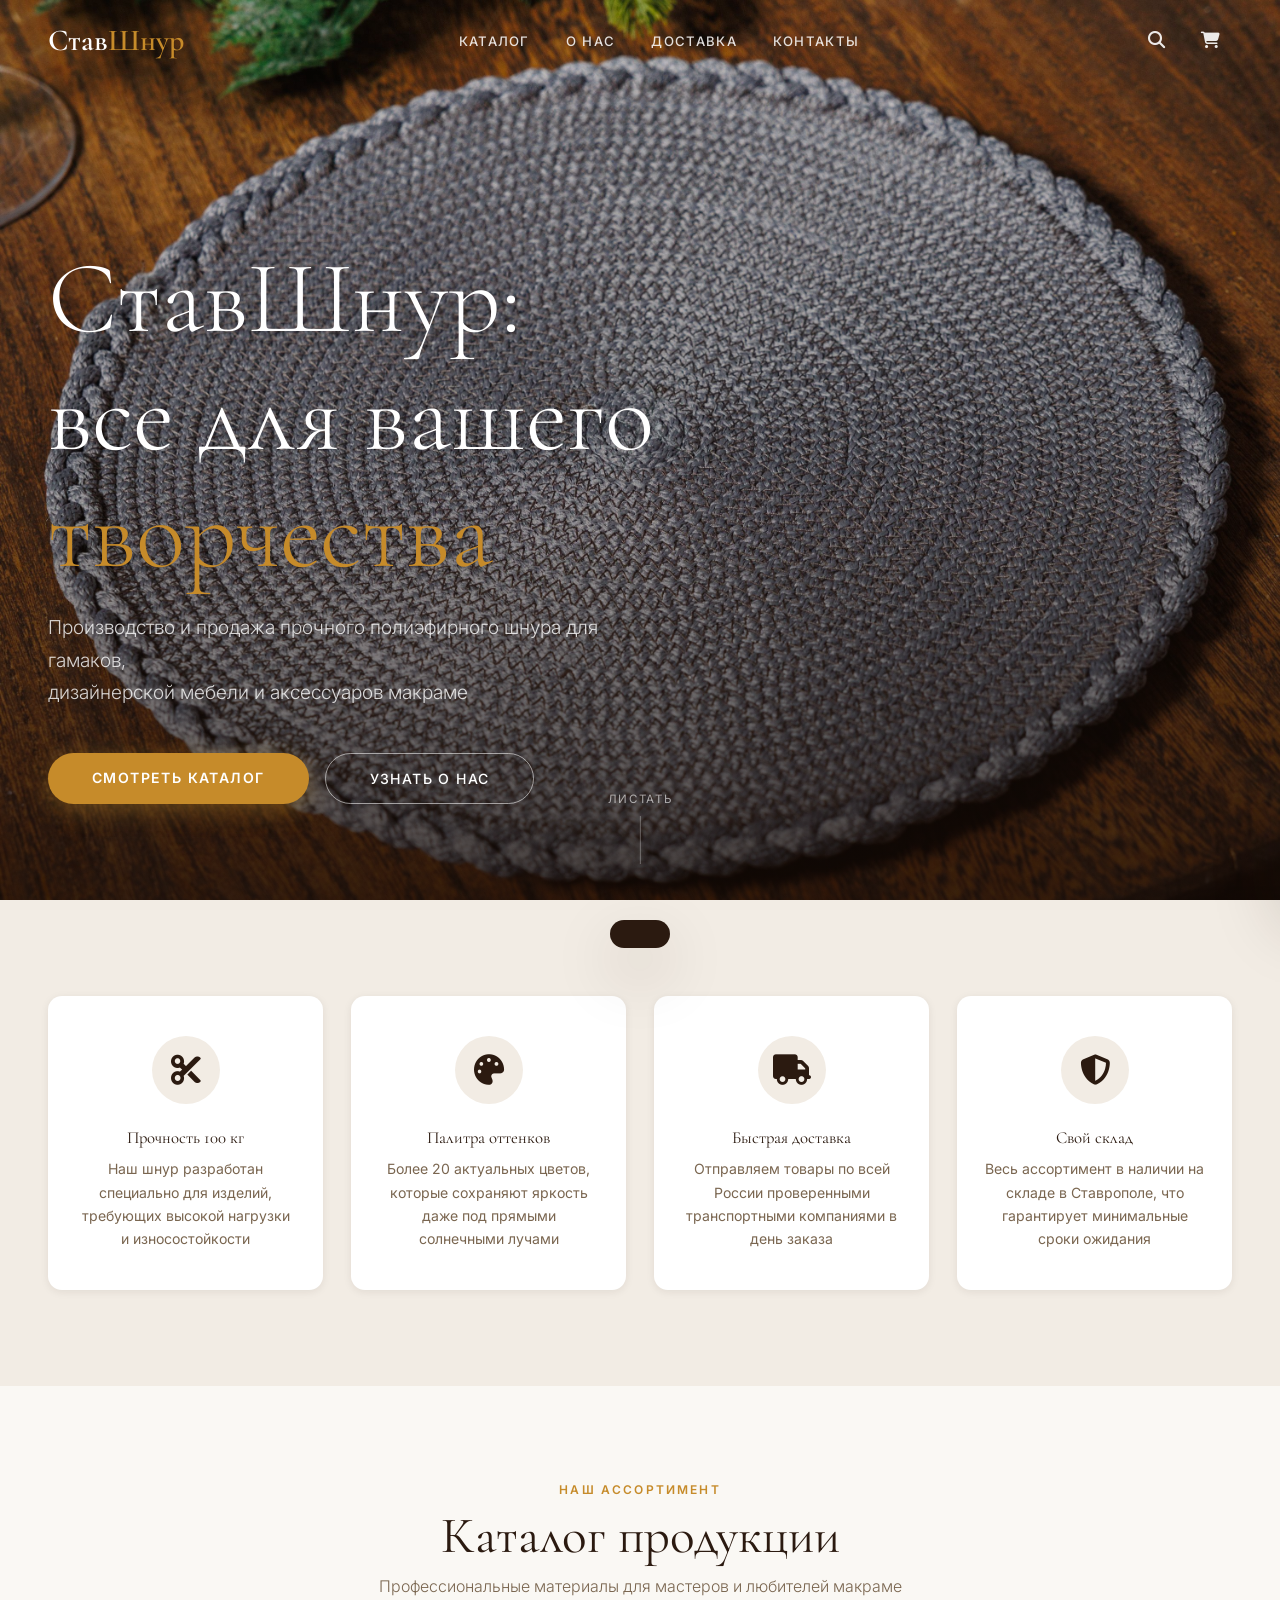
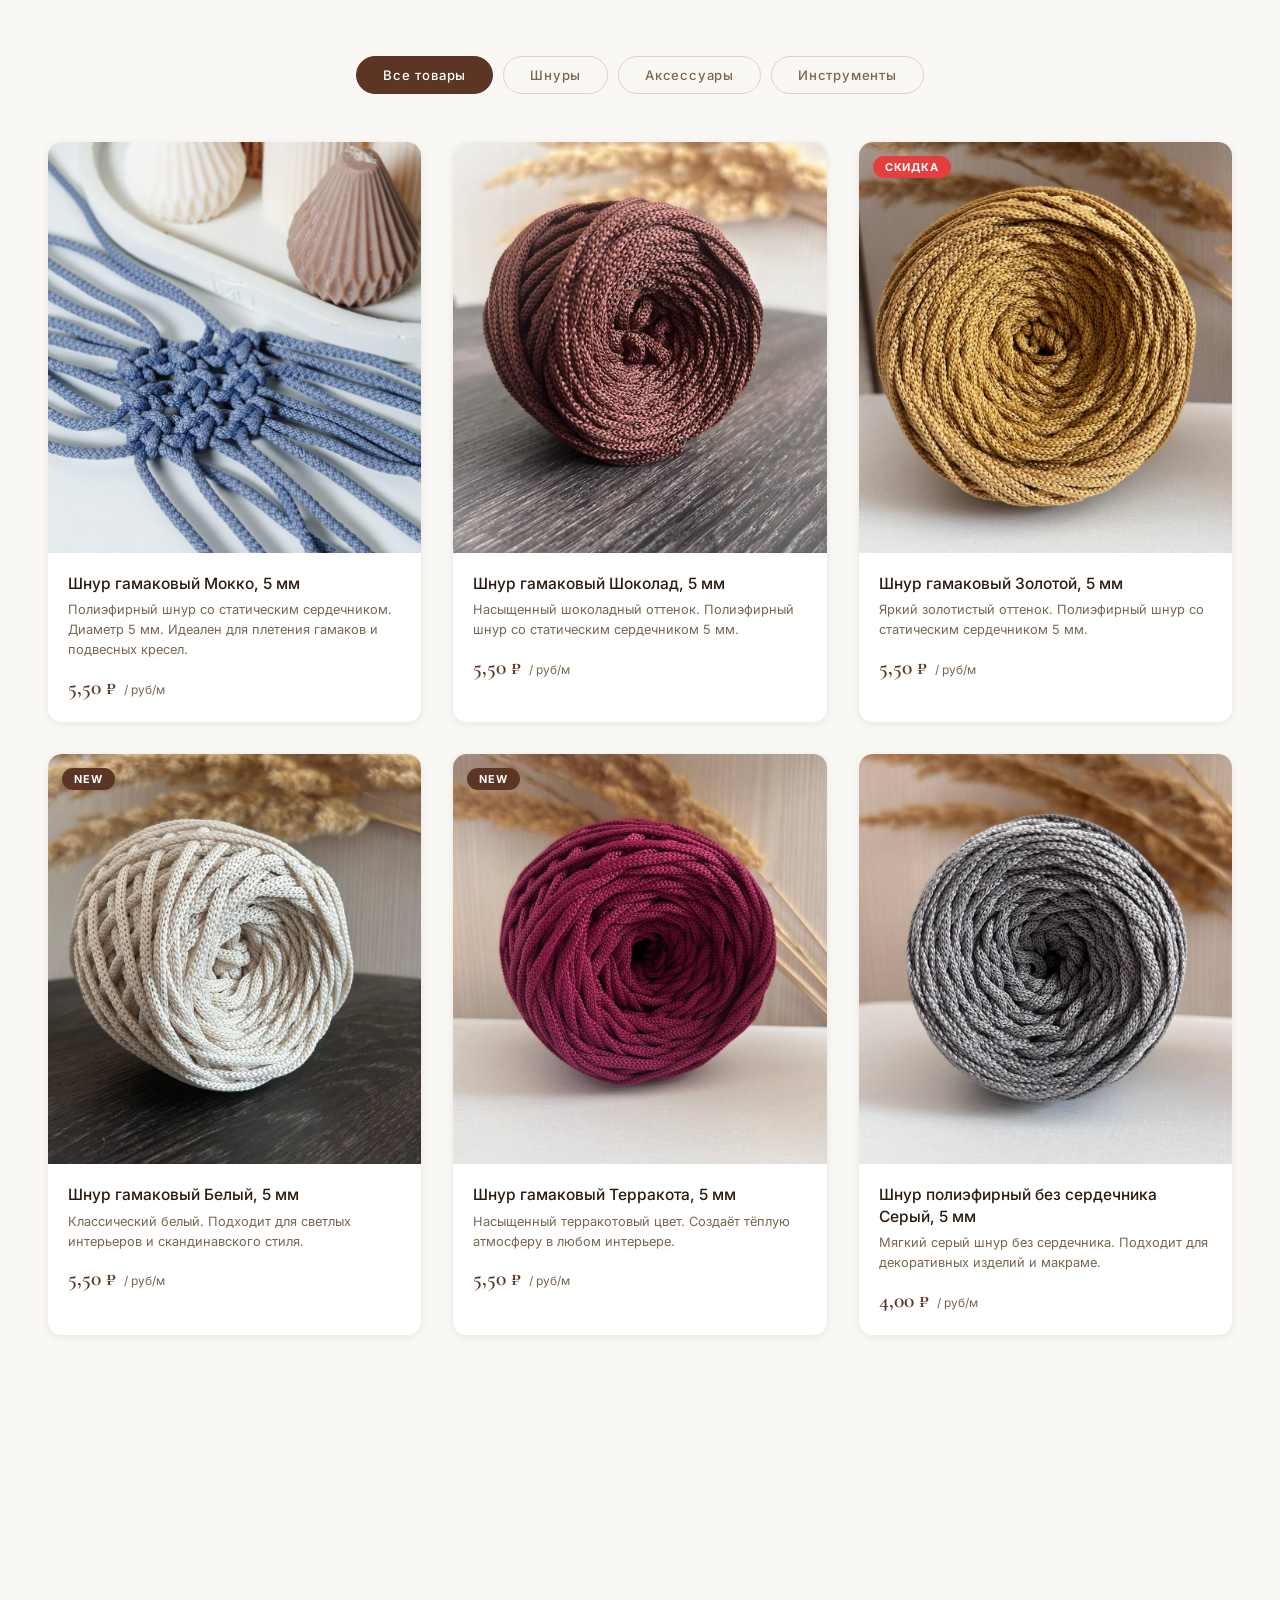
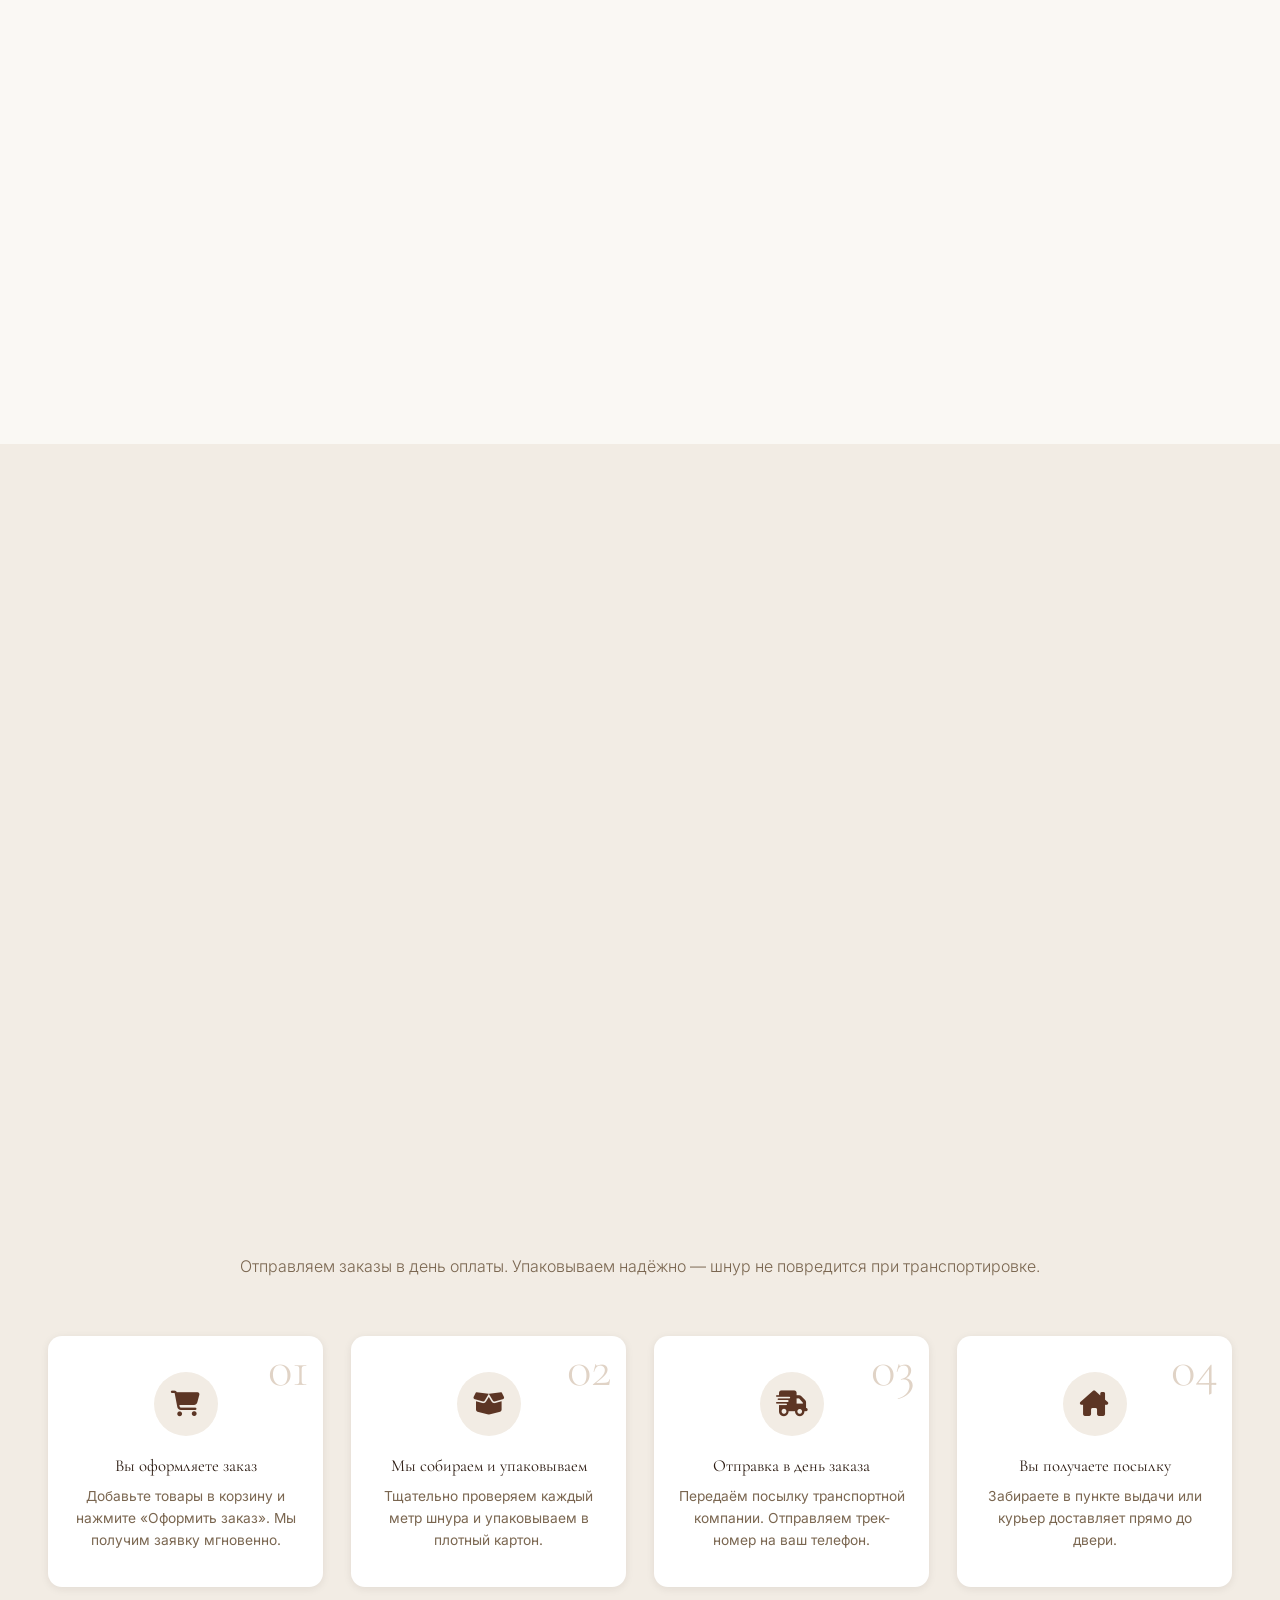
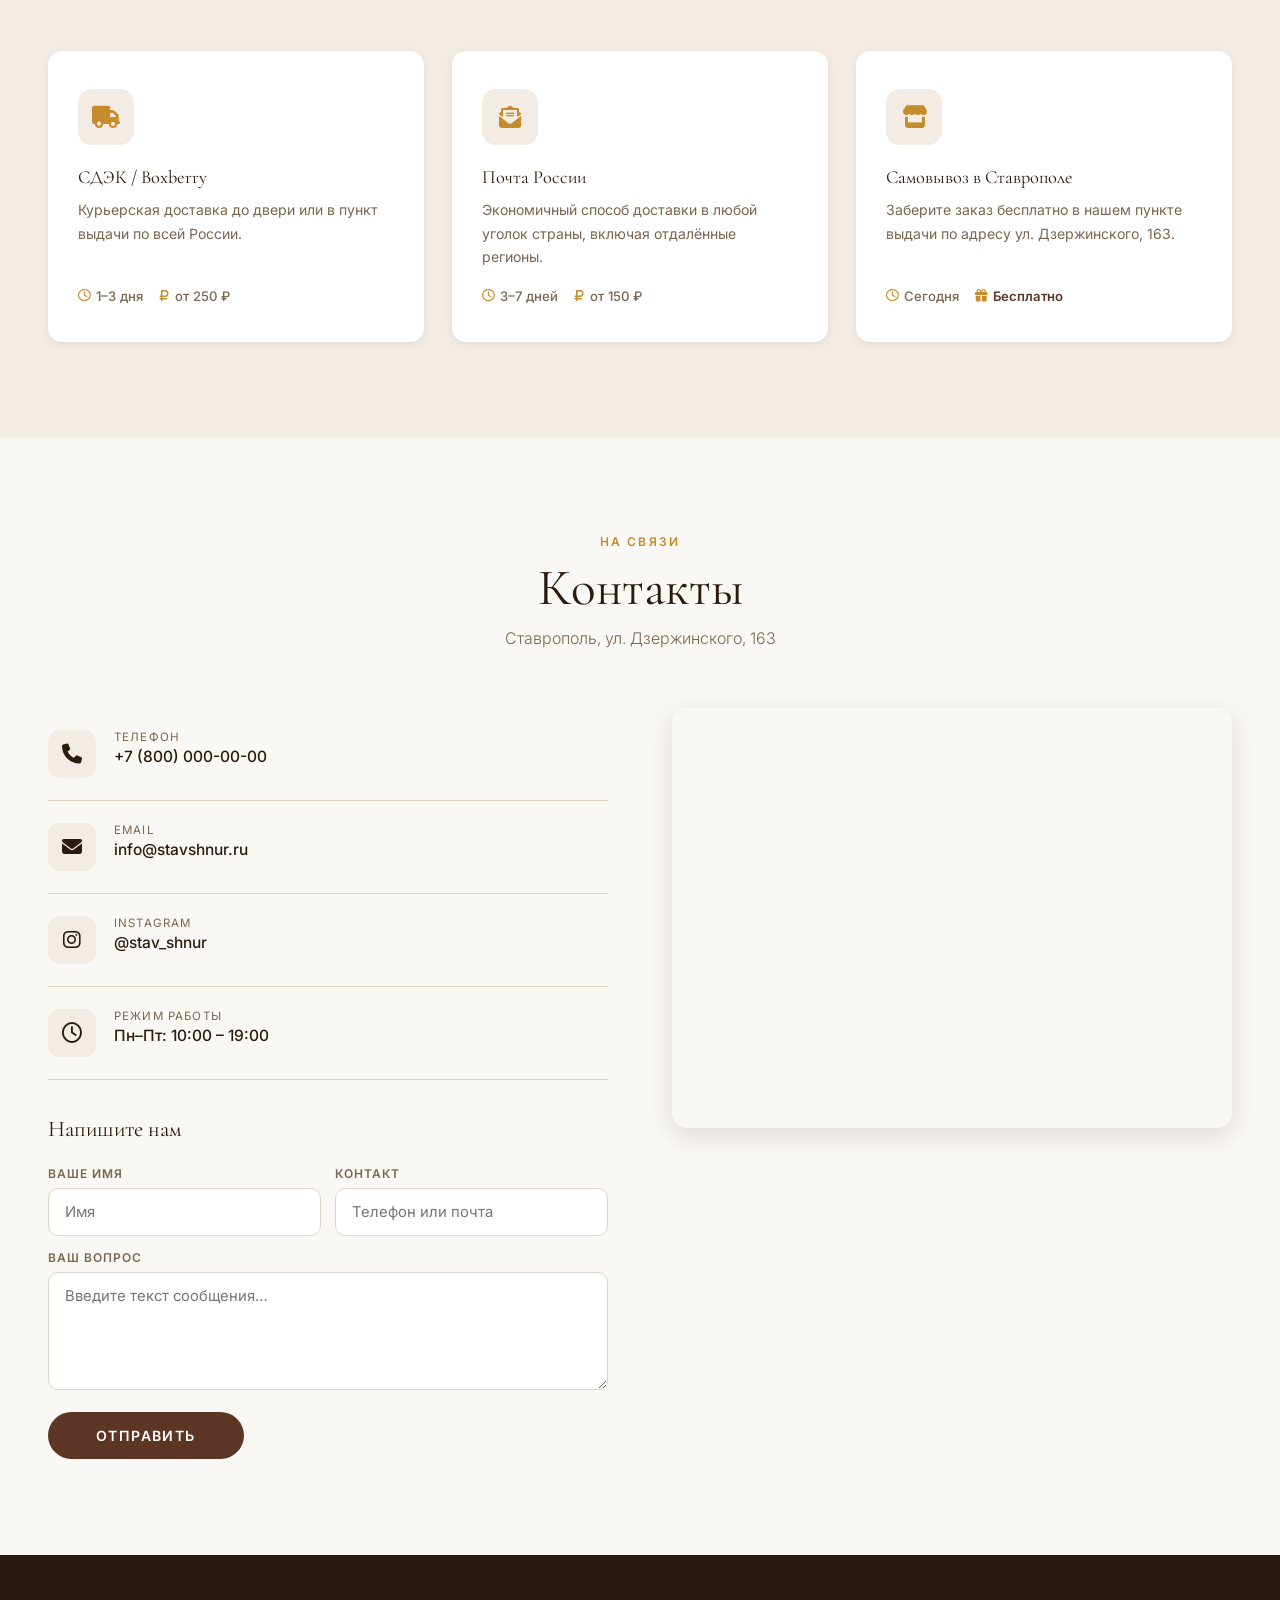
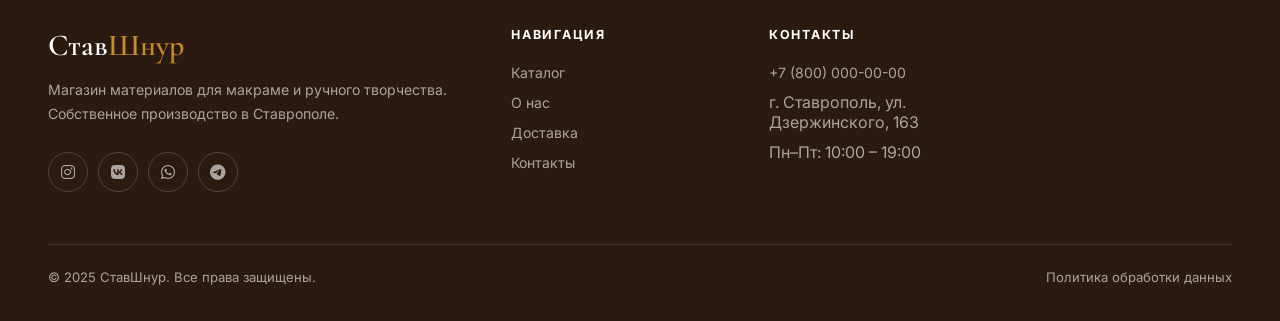
==== commit 7f1760ff: "last commit" ====
--- a/index.html
+++ b/index.html
@@ -163,10 +163,10 @@
     <div class="about-grid">
       <div class="about-photos anim">
         <div class="about-photo" style="aspect-ratio: 3/4">
-          <img src="image/6N4A9038.jpg" alt="Производство шнуров" loading="lazy">
+          <img src="image/0006.jpg" alt="Качели зелёные" loading="lazy">
         </div>
         <div class="about-photo" style="aspect-ratio: 3/4">
-          <img src="image/6N4A9039.jpg" alt="Склад СтавШнур" loading="lazy">
+          <img src="image/0031.jpg" alt="Плетёное платье" loading="lazy">
         </div>
       </div>
       <div class="about-text anim anim-d2">
@@ -187,6 +187,73 @@
             <div class="stat-num">100%</div>
             <div class="stat-lbl">качество волокна</div>
           </div>
+        </div>
+      </div>
+    </div>
+  </div>
+</section>
+
+<section id="delivery">
+  <div class="wrap">
+    <div class="sec-head">
+      <span class="label anim">Как мы работаем</span>
+      <h2 class="anim">Доставка по всей России</h2>
+      <p class="sec-sub anim">Отправляем заказы в день оплаты. Упаковываем надёжно — шнур не повредится при транспортировке.</p>
+    </div>
+
+    <div class="del-steps">
+      <div class="del-step anim">
+        <div class="del-num">01</div>
+        <div class="del-ico"><i class="fa-solid fa-cart-shopping"></i></div>
+        <h3>Вы оформляете заказ</h3>
+        <p>Добавьте товары в корзину и нажмите «Оформить заказ». Мы получим заявку мгновенно.</p>
+      </div>
+      <div class="del-step anim anim-d1">
+        <div class="del-num">02</div>
+        <div class="del-ico"><i class="fa-solid fa-box-open"></i></div>
+        <h3>Мы собираем и упаковываем</h3>
+        <p>Тщательно проверяем каждый метр шнура и упаковываем в плотный картон.</p>
+      </div>
+      <div class="del-step anim anim-d2">
+        <div class="del-num">03</div>
+        <div class="del-ico"><i class="fa-solid fa-truck-fast"></i></div>
+        <h3>Отправка в день заказа</h3>
+        <p>Передаём посылку транспортной компании. Отправляем трек-номер на ваш телефон.</p>
+      </div>
+      <div class="del-step anim anim-d3">
+        <div class="del-num">04</div>
+        <div class="del-ico"><i class="fa-solid fa-house-chimney"></i></div>
+        <h3>Вы получаете посылку</h3>
+        <p>Забираете в пункте выдачи или курьер доставляет прямо до двери.</p>
+      </div>
+    </div>
+
+    <div class="del-methods">
+      <div class="del-card anim">
+        <div class="del-card-ico"><i class="fa-solid fa-truck"></i></div>
+        <h3>СДЭК / Boxberry</h3>
+        <p>Курьерская доставка до двери или в пункт выдачи по всей России.</p>
+        <div class="del-meta">
+          <span><i class="fa-regular fa-clock"></i> 1–3 дня</span>
+          <span><i class="fa-solid fa-ruble-sign"></i> от 250 ₽</span>
+        </div>
+      </div>
+      <div class="del-card anim anim-d1">
+        <div class="del-card-ico"><i class="fa-solid fa-envelope-open-text"></i></div>
+        <h3>Почта России</h3>
+        <p>Экономичный способ доставки в любой уголок страны, включая отдалённые регионы.</p>
+        <div class="del-meta">
+          <span><i class="fa-regular fa-clock"></i> 3–7 дней</span>
+          <span><i class="fa-solid fa-ruble-sign"></i> от 150 ₽</span>
+        </div>
+      </div>
+      <div class="del-card anim anim-d2">
+        <div class="del-card-ico"><i class="fa-solid fa-store"></i></div>
+        <h3>Самовывоз в Ставрополе</h3>
+        <p>Заберите заказ бесплатно в нашем пункте выдачи по адресу ул. Дзержинского, 163.</p>
+        <div class="del-meta">
+          <span><i class="fa-regular fa-clock"></i> Сегодня</span>
+          <span class="del-free"><i class="fa-solid fa-gift"></i> Бесплатно</span>
         </div>
       </div>
     </div>
--- a/css/style.css
+++ b/css/style.css
@@ -1,5 +1,5 @@
 /* ================================================================
-   style.css — стили сайта МакраМир
+   style.css — стили сайта СтавШнур
    Структура файла:
    1. CSS-переменные (цвета, тени, шрифты)
    2. Сброс стилей
@@ -582,6 +582,10 @@
 .p-card:hover .p-img-main  { opacity: 0; transform: scale(1.06); }
 .p-card:hover .p-img-hover { opacity: 1; transform: scale(1.06); }
 
+/* Если hover-картинка отсутствует (img === img2) — отключаем эффект */
+.p-img-wrap.no-hover .p-img-main { opacity: 1 !important; transform: none !important; }
+.p-img-wrap.no-hover .p-img-hover { display: none; }
+
 /* Бейдж (NEW, СКИДКА, Нет в наличии) */
 .p-badge {
   position: absolute; top: 14px; left: 14px; z-index: 2;
@@ -723,6 +727,92 @@
    16. ДОСТАВКА
 ---------------------------------------------------------------- */
 #delivery { background: var(--c-bg-alt); }
+
+.del-steps {
+  display: grid;
+  grid-template-columns: repeat(4, 1fr);
+  gap: 28px;
+  margin-bottom: 64px;
+}
+.del-step {
+  position: relative;
+  text-align: center;
+  padding: 36px 24px;
+  background: white;
+  border-radius: var(--r);
+  box-shadow: var(--shadow-s);
+  transition: var(--t);
+  overflow: hidden;
+}
+.del-step:hover { transform: translateY(-8px); box-shadow: var(--shadow-m); }
+.del-num {
+  position: absolute;
+  top: 8px; right: 14px;
+  font-family: var(--f-display);
+  font-size: 3.2rem;
+  font-weight: 300;
+  color: var(--c-border);
+  line-height: 1;
+  pointer-events: none;
+}
+.del-ico {
+  width: 64px; height: 64px; border-radius: 50%;
+  margin: 0 auto 20px;
+  background: var(--c-bg-alt);
+  display: flex; align-items: center; justify-content: center;
+  font-size: 1.6rem; color: var(--c-primary);
+  transition: var(--t);
+}
+.del-step:hover .del-ico { background: var(--c-primary); color: white; transform: scale(1.08); }
+.del-step h3 { font-size: 1.05rem; margin-bottom: 10px; }
+.del-step p { font-size: .86rem; color: var(--c-muted); line-height: 1.6; }
+
+.del-methods {
+  display: grid;
+  grid-template-columns: repeat(3, 1fr);
+  gap: 28px;
+}
+.del-card {
+  background: white;
+  border-radius: var(--r);
+  padding: 38px 30px;
+  box-shadow: var(--shadow-s);
+  transition: var(--t);
+  display: flex;
+  flex-direction: column;
+}
+.del-card:hover { transform: translateY(-6px); box-shadow: var(--shadow-m); }
+.del-card-ico {
+  width: 56px; height: 56px; border-radius: 14px;
+  background: var(--c-bg-alt);
+  display: flex; align-items: center; justify-content: center;
+  font-size: 1.4rem; color: var(--c-accent);
+  margin-bottom: 22px;
+  transition: var(--t);
+}
+.del-card:hover .del-card-ico { background: var(--c-accent); color: white; }
+.del-card h3 { font-size: 1.15rem; margin-bottom: 10px; }
+.del-card p { font-size: .88rem; color: var(--c-muted); line-height: 1.65; flex: 1; margin-bottom: 20px; }
+.del-meta {
+  display: flex; gap: 16px;
+  flex-wrap: wrap;
+  font-size: .82rem; font-weight: 500;
+}
+.del-meta span {
+  display: inline-flex; align-items: center; gap: 6px;
+  color: var(--c-muted);
+}
+.del-meta i { font-size: .78rem; color: var(--c-accent); }
+.del-free { color: var(--c-primary) !important; font-weight: 600; }
+
+@media (max-width: 1100px) {
+  .del-steps   { grid-template-columns: repeat(2, 1fr); }
+  .del-methods { grid-template-columns: repeat(2, 1fr); }
+}
+@media (max-width: 768px) {
+  .del-steps   { grid-template-columns: 1fr; }
+  .del-methods { grid-template-columns: 1fr; }
+}
 
 
 /* ----------------------------------------------------------------
